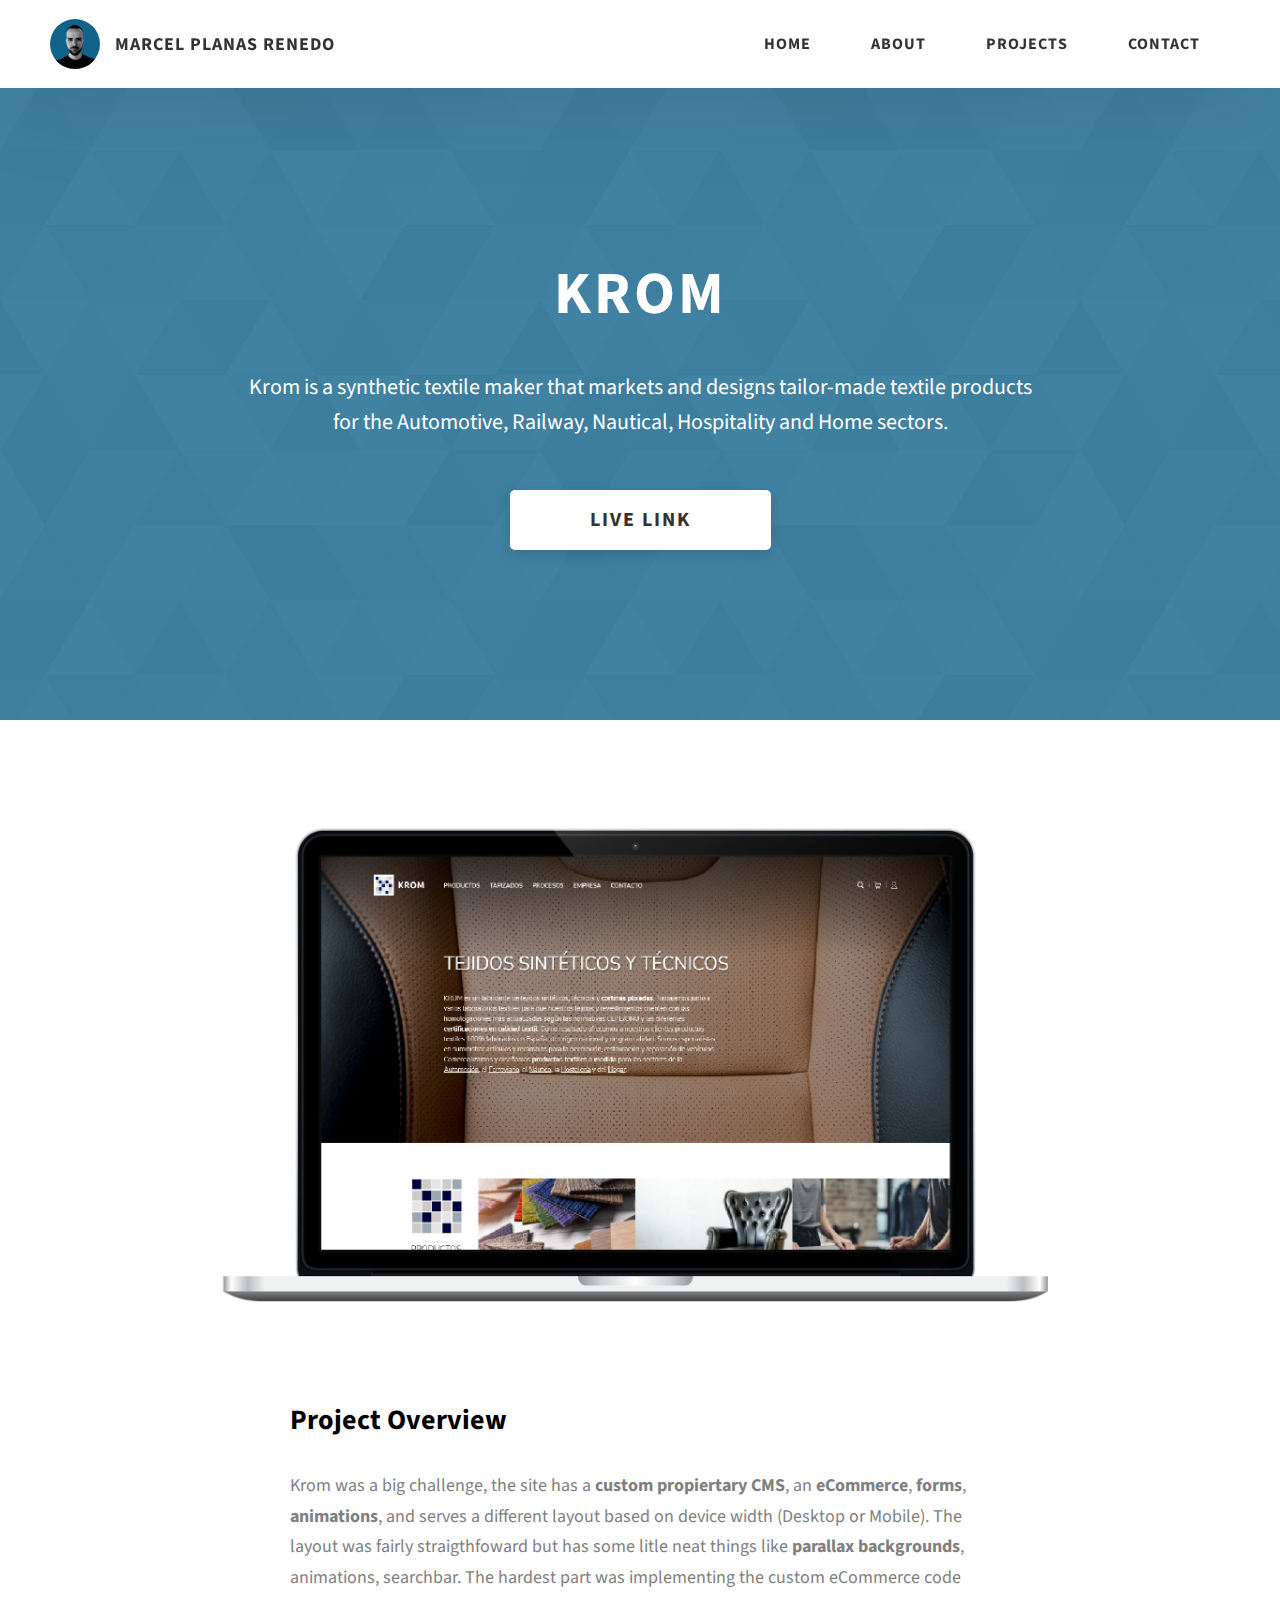
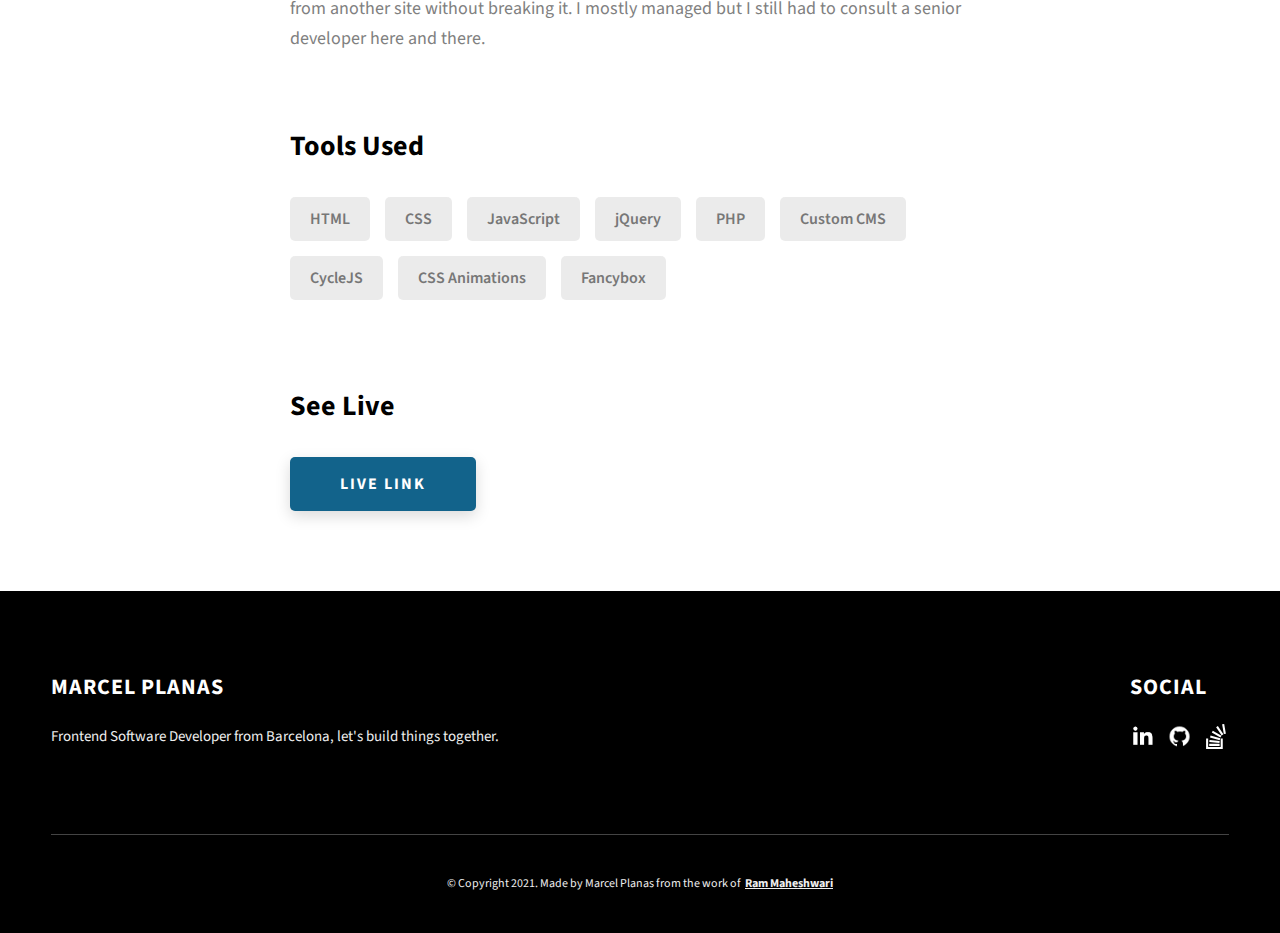
==== project-1.html @ 63c8b07e "first commit" ====
<!DOCTYPE html>
<html lang="en">
  <head>
    <meta charset="UTF-8" />
    <meta name="viewport" content="width=device-width, initial-scale=1.0" />
    <meta http-equiv="X-UA-Compatible" content="ie=edge" />
    <title>Marcel Planas Project 1</title>
    <meta name="description" content="Case study page of Project" />

    <link rel="stylesheet" href="css/style.css" />

    <link rel="preconnect" href="https://fonts.googleapis.com" />
    <link rel="preconnect" href="https://fonts.gstatic.com" crossorigin />
    <link
      href="https://fonts.googleapis.com/css2?family=Source+Sans+Pro:wght@400;600;700;900&display=swap"
      rel="stylesheet"
    />
  </head>
  <body>
    <header class="header">
      <div class="header__content">
        <div class="header__logo-container">
          <div class="header__logo-img-cont">
            <img
              src="./assets/png/profile_img.png"
              alt="Marcel Planas Logo Image"
              class="header__logo-img"
            />
          </div>
          <span class="header__logo-sub">Marcel Planas Renedo</span>
        </div>
        <div class="header__main">
          <ul class="header__links">
            <li class="header__link-wrapper">
              <a href="./index.html" class="header__link"> Home </a>
            </li>
            <li class="header__link-wrapper">
              <a href="./index.html#about" class="header__link">About </a>
            </li>
            <li class="header__link-wrapper">
              <a href="./index.html#projects" class="header__link">
                Projects
              </a>
            </li>
            <li class="header__link-wrapper">
              <a href="./index.html#contact" class="header__link"> Contact </a>
            </li>
          </ul>
          <div class="header__main-ham-menu-cont">
            <img
              src="./assets/svg/ham-menu.svg"
              alt="hamburger menu"
              class="header__main-ham-menu"
            />
            <img
              src="./assets/svg/ham-menu-close.svg"
              alt="hamburger menu close"
              class="header__main-ham-menu-close d-none"
            />
          </div>
        </div>
      </div>
      <div class="header__sm-menu">
        <div class="header__sm-menu-content">
          <ul class="header__sm-menu-links">
            <li class="header__sm-menu-link">
              <a href="./index.html"> Home </a>
            </li>

            <li class="header__sm-menu-link">
              <a href="./index.html#about"> About </a>
            </li>

            <li class="header__sm-menu-link">
              <a href="./index.html#projects"> Projects </a>
            </li>

            <li class="header__sm-menu-link">
              <a href="./index.html#contact"> Contact </a>
            </li>
          </ul>
        </div>
      </div>
    </header>
    <section class="project-cs-hero">
      <div class="project-cs-hero__content">
        <h1 class="heading-primary">Krom</h1>
        <div class="project-cs-hero__info">
          <p class="text-primary">
            Krom is a synthetic textile maker that markets and designs tailor-made textile products for the Automotive, Railway, Nautical, Hospitality and Home sectors.
          </p>
        </div>
        <div class="project-cs-hero__cta">
          <a href="https://www.krom.es/" class="btn btn--bg" target="_blank">Live Link</a>
        </div>
      </div>
    </section>
    <section class="project-details">
      <div class="main-container">
        <div class="project-details__content">
          <div class="project-details__showcase-img-cont">
            <img
              src="./assets/jpeg/krom.jpg"
              alt="Project Image"
              class="project-details__showcase-img"
            />
          </div>
          <div class="project-details__content-main">
            <div class="project-details__desc">
              <h3 class="project-details__content-title">Project Overview</h3>
              <p class="project-details__desc-para">
                Krom was a big challenge, the site has a <b>custom propiertary CMS</b>, an <b>eCommerce</b>, <b>forms</b>, <b>animations</b>, and serves a different layout based on device width (Desktop or Mobile). 
                The layout was fairly straigthfoward but has some litle neat things like <b>parallax backgrounds</b>, animations, searchbar. 
                The hardest part was implementing the custom eCommerce code from another site without breaking it. I mostly managed but I still had to consult 
                a senior developer here and there.
              </p>
            </div>
            <div class="project-details__tools-used">
              <h3 class="project-details__content-title">Tools Used</h3>
              <div class="skills">
                <div class="skills__skill">HTML</div>
                <div class="skills__skill">CSS</div>
                <div class="skills__skill">JavaScript</div> 
                <div class="skills__skill">jQuery</div>
                <div class="skills__skill">PHP</div>
                <div class="skills__skill">Custom CMS</div>
                <div class="skills__skill">CycleJS</div>
                <div class="skills__skill">CSS Animations</div>
                <div class="skills__skill">Fancybox</div>
              </div>
            </div>
            <div class="project-details__links">
              <h3 class="project-details__content-title">See Live</h3>
              <a
                href="https://www.krom.es/"
                class="btn btn--med btn--theme project-details__links-btn"
                target="_blank"
                >Live Link</a
              >
              <a
                href="#"
                class="btn btn--med btn--theme-inv project-details__links-btn"
                target="_blank"
                style='display: none'
                >Code Link</a
              >
            </div>
          </div>
        </div>
      </div>
    </section>
    <footer class="main-footer">
      <div class="main-container">
        <div class="main-footer__upper">
          <div class="main-footer__row main-footer__row-1">
            <h2 class="heading heading-sm main-footer__heading-sm">
              <span>Social</span>
            </h2>
            <div class="main-footer__social-cont">
              <a target="_blank" rel="noreferrer" href="https://www.linkedin.com/in/marcelpr/">
                <img
                  class="main-footer__icon"
                  src="./assets/png/linkedin-ico.png"
                  alt="icon"
                />
              </a>
              <a target="_blank" rel="noreferrer" href="https://github.com/Marshall-Power">
                <img
                  class="main-footer__icon"
                  src="./assets/png/github-ico.png"
                  alt="icon"
                />
              </a>
              <a target="_blank" rel="noreferrer" href="https://stackoverflow.com/users/12037153/marshall">
                <img
                  class="main-footer__icon main-footer__icon--mr-none"
                  src="./assets/svg/overflow-ico.svg"
                  alt="icon"
                />
              </a>
            </div>
          </div>
          <div class="main-footer__row main-footer__row-2">
            <h4 class="heading heading-sm text-lt">Marcel Planas</h4>
            <p class="main-footer__short-desc">
              Frontend Software Developer from Barcelona, let's build things together.
            </p>
          </div>
        </div>

        <div class="main-footer__lower" >
          &copy; Copyright 2021. Made by Marcel Planas from the work of
          <a rel="noreferrer" target="_blank" href="https://github.com/rammcodes/Dopefolio" 
            >Ram Maheshwari</a
          >
        </div>
      </div>
    </footer>
    <script src="./index.js"></script>
  </body>
</html>
---- css/style.css ----
/*
0 - 600px:      Phone
600 - 900px:    Tablet portrait
900 - 1200px:   Tablet landscape
[1200 - 1800] is where our normal styles apply
1800px + :      Big desktop
$breakpoint arguement choices:
- phone
- tab-port
- tab-land
- big-desktop

Inside media queries 1em is always 16px i.e 1em = 16px at every screen size only inside media queries
*/
*,
*::after,
*::before {
  margin: 0;
  padding: 0;
  box-sizing: inherit;
  font-family: inherit; }

html {
  font-size: 62.5%;
  scroll-behavior: smooth; }
  @media only screen and (max-width: 75em) {
    html {
      font-size: 59%; } }
  @media only screen and (max-width: 56.25em) {
    html {
      font-size: 56%; } }
  @media only screen and (min-width: 112.5em) {
    html {
      font-size: 65%; } }

body {
  box-sizing: border-box;
  position: relative;
  line-height: 1.5;
  font-family: sans-serif;
  overflow-x: hidden;
  overflow-y: scroll;
  font-family: 'Source Sans Pro', sans-serif; }

a {
  text-decoration: none;
  color: inherit; }

li {
  list-style: none; }

input:focus,
button:focus,
a:focus,
textarea:focus {
  outline: none; }

button {
  border: none;
  cursor: pointer; }

textarea {
  resize: none; }

.heading-primary {
  font-size: 6rem;
  text-transform: uppercase;
  letter-spacing: 3px;
  text-align: center; }
  @media only screen and (max-width: 37.5em) {
    .heading-primary {
      font-size: 4.5rem; } }

.heading-sec__mb-bg {
  margin-bottom: 11rem; }
  @media only screen and (max-width: 56.25em) {
    .heading-sec__mb-bg {
      margin-bottom: 8rem; } }

.heading-sec__mb-med {
  margin-bottom: 9rem; }
  @media only screen and (max-width: 56.25em) {
    .heading-sec__mb-med {
      margin-bottom: 8rem; } }

.heading-sec__main {
  display: block;
  font-size: 4rem;
  text-transform: uppercase;
  letter-spacing: 1px;
  letter-spacing: 3px;
  text-align: center;
  margin-bottom: 3.5rem;
  position: relative; }
  .heading-sec__main--lt {
    color: #fff; }
    .heading-sec__main--lt::after {
      content: '';
      background: #fff !important; }
  .heading-sec__main::after {
    content: '';
    position: absolute;
    top: calc(100% + 1.5rem);
    height: 5px;
    width: 3rem;
    background: #12638b;
    left: 50%;
    transform: translateX(-50%);
    border-radius: 5px; }
    @media only screen and (max-width: 37.5em) {
      .heading-sec__main::after {
        top: calc(100% + 1.2rem); } }

.heading-sec__sub {
  display: block;
  text-align: center;
  color: #777;
  font-size: 2rem;
  font-weight: 500;
  max-width: 80rem;
  margin: auto;
  line-height: 1.6; }
  @media only screen and (max-width: 37.5em) {
    .heading-sec__sub {
      font-size: 1.8rem; } }
  .heading-sec__sub--lt {
    color: #eee; }

.heading-sm {
  font-size: 2.2rem;
  text-transform: uppercase;
  letter-spacing: 1px; }

.main-container {
  max-width: 120rem;
  margin: auto;
  width: 92%; }

.btn {
  background: #fff;
  color: #333;
  text-transform: uppercase;
  letter-spacing: 2px;
  display: inline-block;
  font-weight: 700;
  border-radius: 5px;
  box-shadow: 0 5px 15px 0 rgba(0, 0, 0, 0.15);
  transition: transform .3s; }
  .btn:hover {
    transform: translateY(-3px); }
  .btn--bg {
    padding: 1.5rem 8rem;
    font-size: 2rem; }
  .btn--med {
    padding: 1.5rem 5rem;
    font-size: 1.6rem; }
  .btn--theme {
    background: #12638b;
    color: #fff; }
  .btn--theme-inv {
    color: #12638b;
    background: #fff;
    border: 2px solid #12638b;
    box-shadow: none;
    padding: calc(1.5rem - 2px) calc(5rem - 2px); }

.sec-pad {
  padding: 12rem 0; }
  @media only screen and (max-width: 56.25em) {
    .sec-pad {
      padding: 8rem 0; } }

.text-primary {
  color: #fff;
  font-size: 2.2rem;
  text-align: center;
  width: 100%;
  line-height: 1.6; }
  @media only screen and (max-width: 37.5em) {
    .text-primary {
      font-size: 2rem; } }

.d-none {
  display: none; }

.home-hero {
  color: #fff;
  background: linear-gradient(to right, rgba(18, 99, 139, 0.8), rgba(18, 99, 139, 0.8)), url(../assets/svg/common-bg.svg);
  background-position: center;
  height: 100vh;
  min-height: 80rem;
  max-height: 120rem;
  position: relative; }
  @media only screen and (max-width: 37.5em) {
    .home-hero {
      height: unset;
      min-height: unset; } }
  .home-hero__socials {
    position: absolute;
    top: 50%;
    border: 2px solid #eee;
    border-left: 2px solid #eee;
    transform: translateY(-50%); }
    @media only screen and (max-width: 56.25em) {
      .home-hero__socials {
        display: none; } }
  .home-hero__mouse-scroll-cont {
    position: absolute;
    bottom: 3%;
    left: 50%;
    transform: translateX(-50%); }
    @media only screen and (max-width: 37.5em) {
      .home-hero__mouse-scroll-cont {
        display: none; } }
  .home-hero__social {
    width: 5rem; }
  .home-hero__social-icon-link {
    width: 100%;
    display: block;
    padding: 1.2rem;
    border-bottom: 2px solid #eee;
    transition: background .3s;
    margin-bottom: -2px; }
    .home-hero__social-icon-link:hover {
      background: rgba(255, 255, 255, 0.1); }
    .home-hero__social-icon-link--bd-none {
      border-bottom: 0; }
  .home-hero__social-icon {
    width: 100%; }
  .home-hero__content {
    position: absolute;
    top: 50%;
    left: 50%;
    transform: translate(-50%, -50%);
    max-width: 90rem;
    width: 92%; }
    @media only screen and (max-width: 37.5em) {
      .home-hero__content {
        padding: 19rem 0 13rem 0;
        margin: auto;
        position: static;
        transform: translate(0, 0); } }
  .home-hero__info {
    margin: 3rem auto 0 auto;
    max-width: 80rem; }
  .home-hero__cta {
    margin-top: 5rem;
    text-align: center; }

.about {
  background: #fafafa; }
  .about__content {
    display: grid;
    grid-template-columns: 1fr 1fr;
    grid-gap: 10rem; }
    @media only screen and (max-width: 56.25em) {
      .about__content {
        grid-template-columns: 1fr;
        grid-gap: 8rem; } }
    .about__content-title {
      font-weight: 700;
      font-size: 2.8rem;
      margin-bottom: 3rem; }
      @media only screen and (max-width: 37.5em) {
        .about__content-title {
          font-size: 2.4rem; } }
    .about__content-details-para {
      font-size: 1.8rem;
      color: grey;
      max-width: 60rem;
      line-height: 1.7;
      margin-bottom: 1rem; }
      .about__content-details-para--hl {
        font-weight: 700;
        margin: 0 3px; }
      .about__content-details-para:last-child {
        margin-bottom: 4rem; }

.projects__row {
  display: grid;
  grid-template-columns: 1.5fr 1fr;
  grid-gap: 5rem;
  margin-bottom: 11rem; }
  @media only screen and (max-width: 56.25em) {
    .projects__row {
      grid-template-columns: 1fr;
      grid-gap: 2rem;
      margin-bottom: 8rem; } }
  @media only screen and (max-width: 56.25em) {
    .projects__row {
      text-align: center; } }
  .projects__row:last-child {
    margin-bottom: 0; }
  .projects__row-img-cont {
    overflow: hidden; }
  .projects__row-img {
    width: 100%;
    display: block;
    object-fit: cover; }
  .projects__row-content {
    padding: 2rem 0;
    display: flex;
    justify-content: center;
    flex-direction: column;
    align-items: flex-start; }
    @media only screen and (max-width: 56.25em) {
      .projects__row-content {
        align-items: center; } }
    .projects__row-content-title {
      font-weight: 700;
      font-size: 2.8rem;
      margin-bottom: 2rem; }
      @media only screen and (max-width: 37.5em) {
        .projects__row-content-title {
          font-size: 2.4rem; } }
    .projects__row-content-desc {
      font-size: 1.8rem;
      color: grey;
      max-width: 60rem;
      line-height: 1.7;
      margin-bottom: 3rem; }
      @media only screen and (max-width: 37.5em) {
        .projects__row-content-desc {
          font-size: 1.7rem; } }

.contact {
  background: linear-gradient(to right, rgba(18, 99, 139, 0.8), rgba(18, 99, 139, 0.8)), url(../assets/svg/common-bg.svg);
  background-size: cover;
  background-position: center; }
  .contact__form-container {
    box-shadow: 0 0 10px rgba(0, 0, 0, 0.1);
    background: white;
    padding: 4rem;
    margin-top: 6rem;
    max-width: 80rem;
    text-align: right;
    width: 95%;
    border-radius: 5px;
    margin: 5rem auto 0 auto; }
    @media only screen and (max-width: 37.5em) {
      .contact__form-container {
        padding: 3rem; } }
  .contact__form-field {
    margin-bottom: 4rem; }
    @media only screen and (max-width: 37.5em) {
      .contact__form-field {
        margin-bottom: 3rem; } }
  .contact__form-label {
    color: #666;
    font-size: 1.4rem;
    letter-spacing: 1px;
    font-weight: 700;
    margin-bottom: 1rem;
    display: block;
    text-align: left; }
  .contact__form-input {
    color: #333;
    padding: 2rem;
    width: 100%;
    border: 1px solid #ebebeb;
    font-size: 1.6rem;
    letter-spacing: 0px;
    background: #f0f0f0;
    border-radius: 5px;
    font-weight: 600;
    /* Code for Modern Browsers */
    /* Code for WebKit, Blink, Edge */
    /* Code for Internet Explorer 10-11 */
    /* Code for Microsoft Edge */
    /* Code for Mozilla Firefox 4 to 18 */
    /* Code for Mozilla Firefox 19+ */ }
    .contact__form-input::placeholder {
      color: #999;
      font-weight: 600;
      font-size: 1.6rem; }
    .contact__form-input::-webkit-input-placeholder {
      color: #999;
      font-weight: 600;
      font-size: 1.6rem; }
    .contact__form-input:-ms-input-placeholder {
      color: #999;
      font-weight: 600;
      font-size: 1.6rem; }
    .contact__form-input::-ms-input-placeholder {
      color: #999;
      font-weight: 600;
      font-size: 1.6rem; }
    .contact__form-input:-moz-placeholder {
      opacity: 1;
      color: #999;
      font-weight: 600;
      font-size: 1.6rem; }
    .contact__form-input::-moz-placeholder {
      opacity: 1;
      color: #999;
      font-weight: 600;
      font-size: 1.6rem; }
  .contact__btn {
    width: 30%;
    padding: 2rem 4rem;
    font-size: 1.6rem; }
    @media only screen and (max-width: 37.5em) {
      .contact__btn {
        width: 100%; } }

.project-cs-hero {
  color: #fff;
  background: linear-gradient(to right, rgba(18, 99, 139, 0.8), rgba(18, 99, 139, 0.8)), url(../assets/svg/common-bg.svg);
  background-size: cover;
  background-position: center;
  position: relative; }
  @media only screen and (max-width: 37.5em) {
    .project-cs-hero {
      height: unset;
      min-height: unset; } }
  .project-cs-hero__content {
    padding: 25rem 0 17rem 0;
    max-width: 90rem;
    width: 92%;
    margin: auto; }
    @media only screen and (max-width: 37.5em) {
      .project-cs-hero__content {
        padding: 19rem 0 13rem 0;
        margin: auto;
        position: static;
        transform: translate(0, 0); } }
  .project-cs-hero__info {
    margin: 3rem auto 0 auto;
    max-width: 80rem; }
  .project-cs-hero__cta {
    margin-top: 5rem;
    text-align: center; }

.project-details__content {
  padding: 8rem 0;
  max-width: 90rem;
  margin: auto; }
  .project-details__content-title {
    font-weight: 700;
    font-size: 2.8rem;
    margin-bottom: 3rem; }
    @media only screen and (max-width: 37.5em) {
      .project-details__content-title {
        font-size: 2.4rem; } }

.project-details__showcase-img-cont {
  width: 100%;
  margin-bottom: 6rem; }

.project-details__showcase-img {
  width: 100%; }

.project-details__content-main {
  width: 100%;
  max-width: 70rem;
  margin: auto; }

.project-details__desc {
  margin: 0 0 7rem 0; }
  .project-details__desc-para {
    font-size: 1.8rem;
    line-height: 1.7;
    color: grey;
    margin-bottom: 2rem; }

.project-details__tools-used {
  margin: 0 0 7rem 0; }
  .project-details__tools-used-list {
    display: flex;
    flex-wrap: wrap; }
  .project-details__tools-used-item {
    padding: 1rem 2rem;
    margin-bottom: 1.5rem;
    margin-right: 1.5rem;
    font-size: 1.6rem;
    background: rgba(153, 153, 153, 0.2);
    border-radius: 5px;
    font-weight: 600;
    color: #777; }

.project-details__links {
  margin: 0 0; }
  .project-details__links-btn {
    margin-right: 2rem; }
    @media only screen and (max-width: 37.5em) {
      .project-details__links-btn {
        margin-right: 0;
        width: 70%;
        margin-bottom: 2rem;
        text-align: center; } }
    .project-details__links-btn:last-child {
      margin: 0; }
      @media only screen and (max-width: 37.5em) {
        .project-details__links-btn:last-child {
          margin: 0; } }

.header {
  position: fixed;
  width: 100%;
  z-index: 1000;
  background: #000;
  background: #fff;
  box-shadow: 0 10px 100px rgba(0, 0, 0, 0.1); }
  .header__content {
    display: flex;
    align-items: center;
    justify-content: space-between;
    padding: 1rem 5rem; }
    @media only screen and (max-width: 56.25em) {
      .header__content {
        padding: 0 2rem; } }
  .header__logo-container {
    display: flex;
    align-items: center;
    cursor: pointer;
    color: #333;
    transition: color .3s; }
    .header__logo-container:hover {
      color: #12638b; }
  .header__logo-img-cont {
    width: 5rem;
    height: 5rem;
    border-radius: 50px;
    overflow: hidden;
    margin-right: 1.5rem;
    background: #12638b; }
    @media only screen and (max-width: 56.25em) {
      .header__logo-img-cont {
        width: 4.5rem;
        height: 4.5rem;
        margin-right: 1.2rem; } }
  .header__logo-img {
    width: 100%;
    height: 100%;
    object-fit: cover;
    object-position: center;
    display: block; }
  .header__logo-sub {
    font-size: 1.8rem;
    text-transform: uppercase;
    font-weight: 700;
    letter-spacing: 1px; }
  .header__links {
    display: flex; }
    @media only screen and (max-width: 37.5em) {
      .header__links {
        display: none; } }
  .header__link {
    padding: 2.2rem 3rem;
    display: inline-block;
    font-size: 1.6rem;
    color: #333;
    text-transform: uppercase;
    letter-spacing: 1px;
    font-weight: 700;
    transition: color .3s; }
    .header__link:hover {
      color: #12638b; }
    @media only screen and (max-width: 56.25em) {
      .header__link {
        padding: 3rem 1.8rem;
        font-size: 1.5rem; } }
  .header__main-ham-menu-cont {
    display: none;
    width: 3rem;
    padding: 2.2rem 0; }
    @media only screen and (max-width: 37.5em) {
      .header__main-ham-menu-cont {
        display: block; } }
  .header__main-ham-menu {
    width: 100%; }
  .header__main-ham-menu-close {
    width: 100%; }
  .header__sm-menu {
    background: #fff;
    position: absolute;
    width: 100%;
    top: 100%;
    visibility: hidden;
    opacity: 0;
    transition: all .3s;
    box-shadow: 0px 5px 5px 0px rgba(0, 0, 0, 0.1);
    -webkit-box-shadow: 0px 5px 5px 0px rgba(0, 0, 0, 0.1);
    -moz-box-shadow: 0px 5px 5px 0px rgba(0, 0, 0, 0.1); }
    .header__sm-menu--active {
      visibility: hidden;
      opacity: 0; }
      @media only screen and (max-width: 37.5em) {
        .header__sm-menu--active {
          visibility: visible;
          opacity: 1; } }
  .header__sm-menu-link a {
    display: block;
    text-decoration: none;
    padding: 2.5rem 3rem;
    font-size: 1.6rem;
    color: #333;
    text-align: right;
    border-bottom: 1px solid #eee;
    font-weight: 700;
    text-transform: uppercase;
    letter-spacing: 2px;
    transition: color .3s; }
    .header__sm-menu-link a:hover {
      color: #12638b; }
  .header__sm-menu-link:first-child a {
    border-top: 1px solid #eee; }
  .header__sm-menu-link-last {
    border-bottom: 0; }

.main-footer {
  background: #000;
  color: #fff; }
  .main-footer__upper {
    display: flex;
    justify-content: space-between;
    padding: 8rem 0; }
    @media only screen and (max-width: 56.25em) {
      .main-footer__upper {
        padding: 6rem 0; } }
    @media only screen and (max-width: 37.5em) {
      .main-footer__upper {
        display: block; } }
  .main-footer__row-1 {
    order: 2; }
    @media only screen and (max-width: 56.25em) {
      .main-footer__row-1 {
        margin-bottom: 5rem; } }
  .main-footer__row-2 {
    width: 40%;
    order: 1;
    max-width: 50rem; }
    @media only screen and (max-width: 56.25em) {
      .main-footer__row-2 {
        width: 100%; } }
  .main-footer__short-desc {
    margin-top: 2rem;
    color: #eee;
    font-size: 1.5rem;
    line-height: 1.7; }
  .main-footer__social-cont {
    margin-top: 2rem; }
  .main-footer__icon {
    margin-right: 1rem;
    width: 2.5rem; }
    .main-footer__icon--mr-none {
      margin-right: 0; }
  .main-footer__lower {
    padding: 4rem 0;
    border-top: 1px solid #444;
    color: #eee;
    font-size: 1.2rem;
    text-align: left;
    text-align: center; }
    .main-footer__lower a {
      text-decoration: underline;
      font-weight: bold;
      margin-left: 2px; }
    @media only screen and (max-width: 56.25em) {
      .main-footer__lower {
        padding: 3.5rem 0; } }

.skills {
  display: flex;
  flex-wrap: wrap; }
  .skills__skill {
    padding: 1rem 2rem;
    margin-bottom: 1.5rem;
    margin-right: 1.5rem;
    font-size: 1.6rem;
    background: rgba(153, 153, 153, 0.2);
    border-radius: 5px;
    font-weight: 600;
    color: #777; }

.mouse {
  width: 25px;
  height: 40px;
  border: 2px solid #eee;
  border-radius: 60px;
  position: relative;
  overflow: hidden; }
  .mouse::before {
    content: '';
    width: 5px;
    height: 5px;
    position: absolute;
    top: 7px;
    left: 50%;
    transform: translateX(-50%);
    background-color: #eee;
    border-radius: 50%;
    opacity: 1;
    animation: wheel 1.3s infinite;
    -webkit-animation: wheel 1.3s infinite; }

@keyframes wheel {
  to {
    opacity: 0;
    top: 27px; } }

@-webkit-keyframes wheel {
  to {
    opacity: 0;
    top: 27px; } }
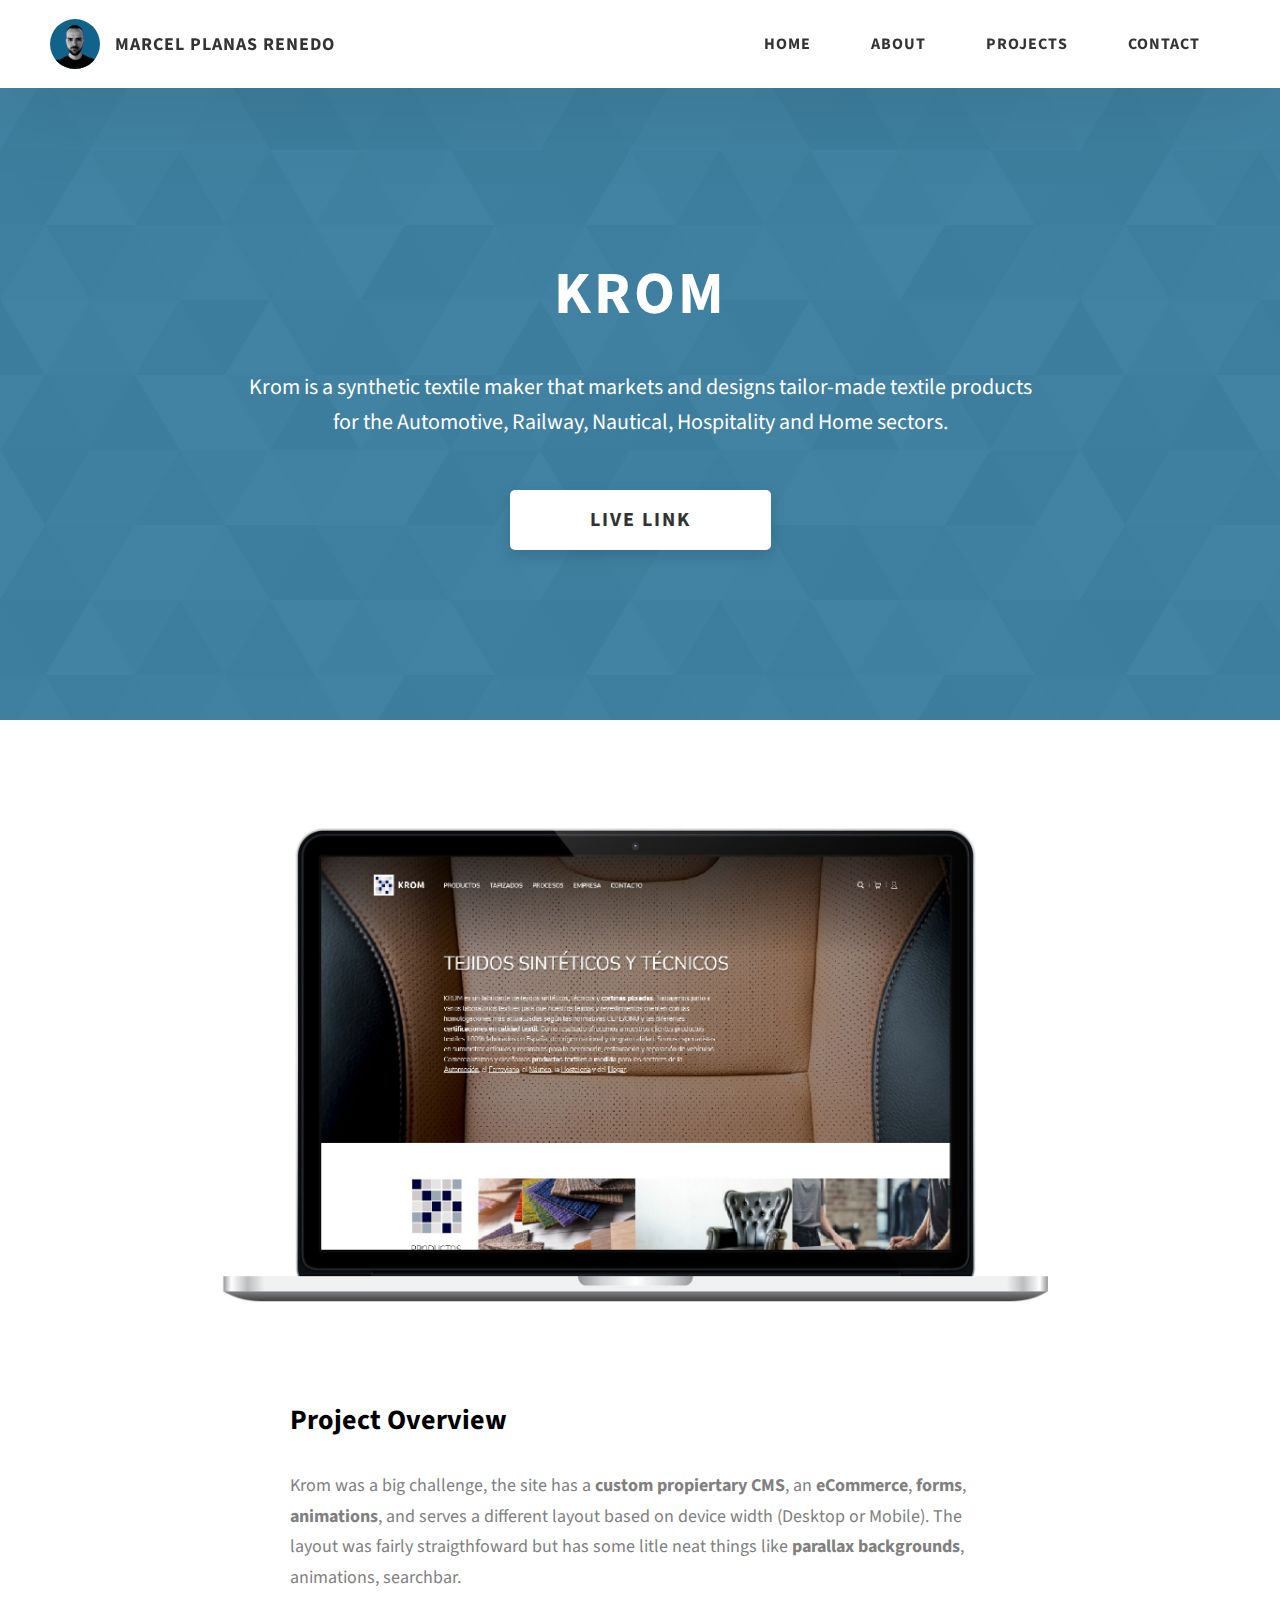
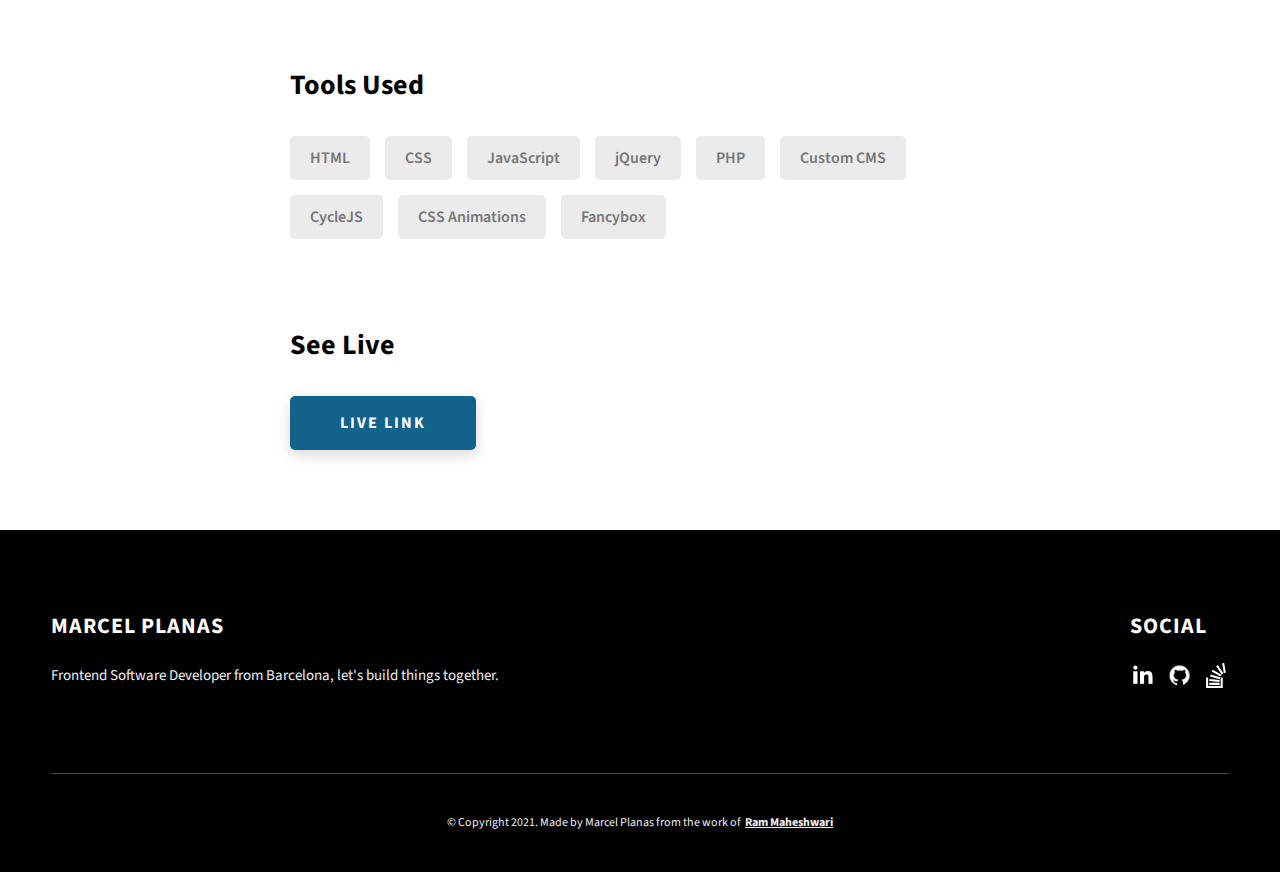
==== commit 270fb0ea: "Removed couple of unintended lines" ====
--- a/project-1.html
+++ b/project-1.html
@@ -111,8 +111,6 @@
               <p class="project-details__desc-para">
                 Krom was a big challenge, the site has a <b>custom propiertary CMS</b>, an <b>eCommerce</b>, <b>forms</b>, <b>animations</b>, and serves a different layout based on device width (Desktop or Mobile). 
                 The layout was fairly straigthfoward but has some litle neat things like <b>parallax backgrounds</b>, animations, searchbar. 
-                The hardest part was implementing the custom eCommerce code from another site without breaking it. I mostly managed but I still had to consult 
-                a senior developer here and there.
               </p>
             </div>
             <div class="project-details__tools-used">
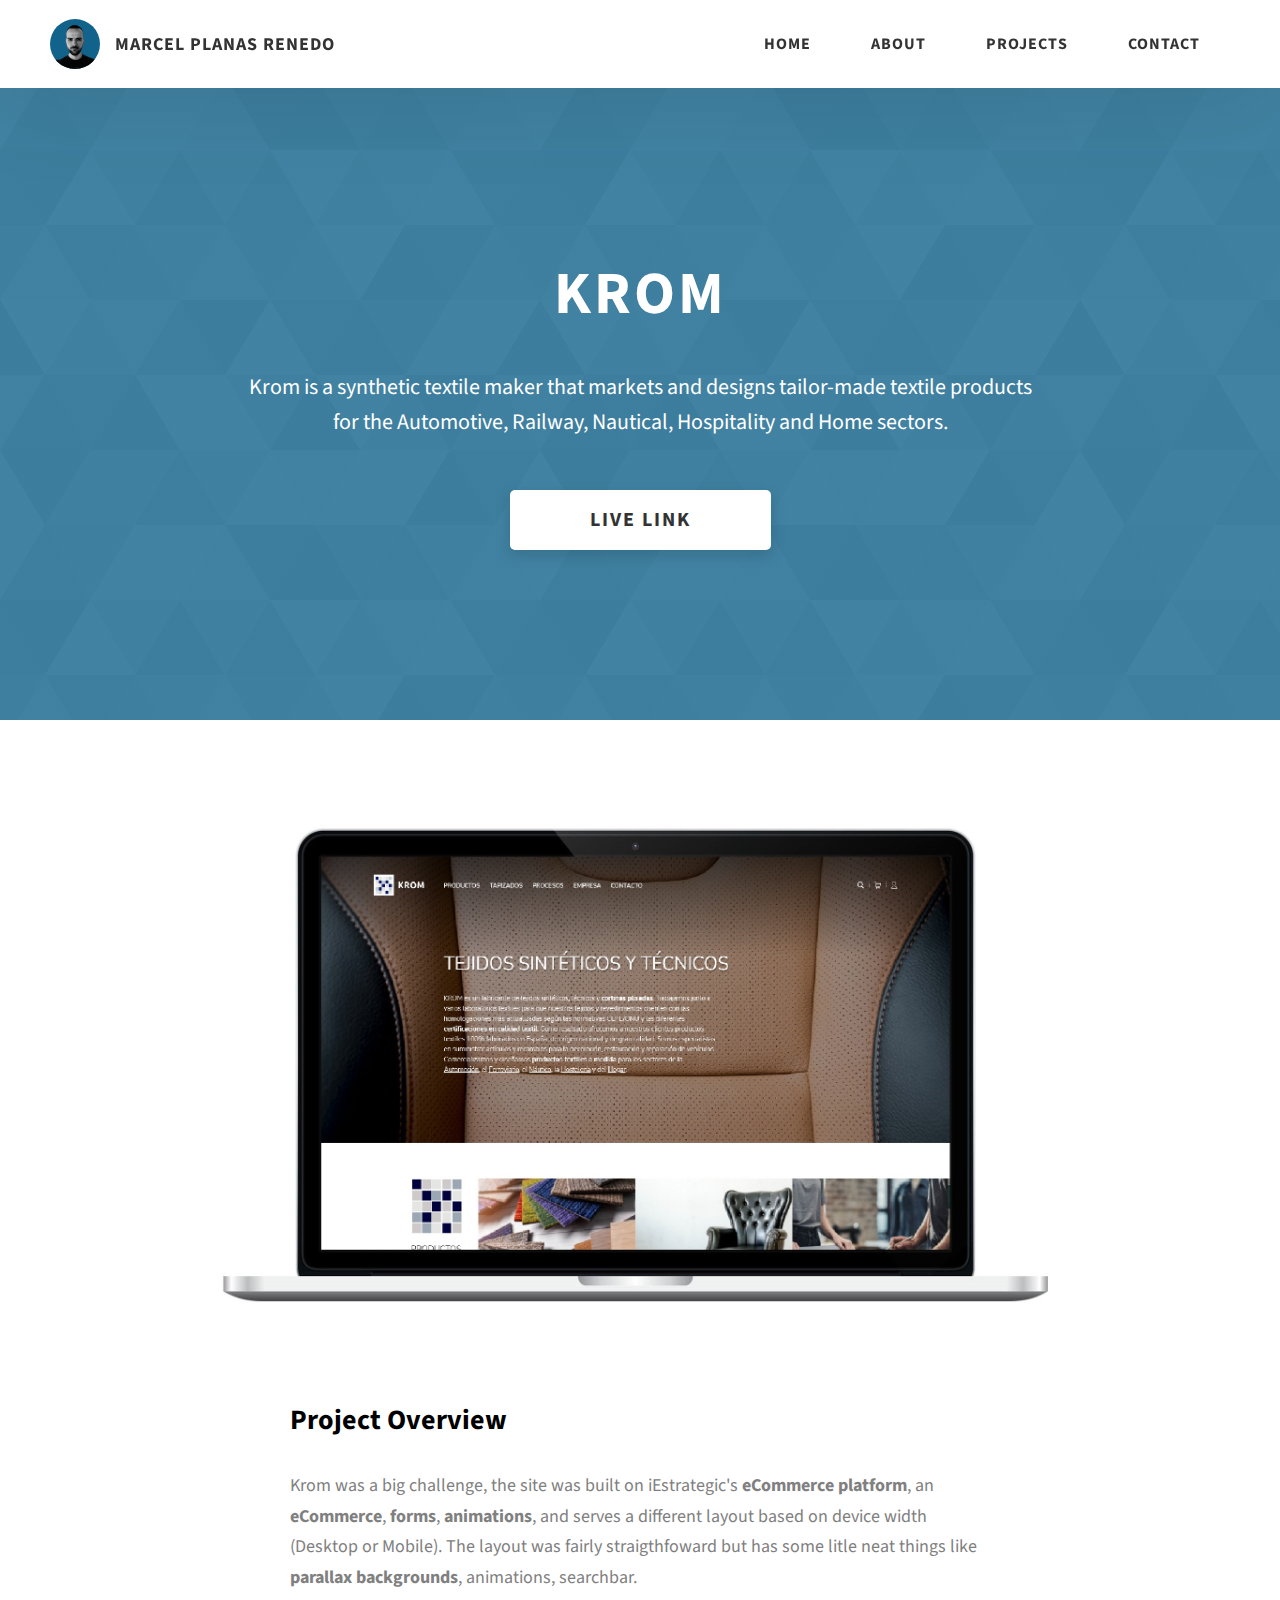
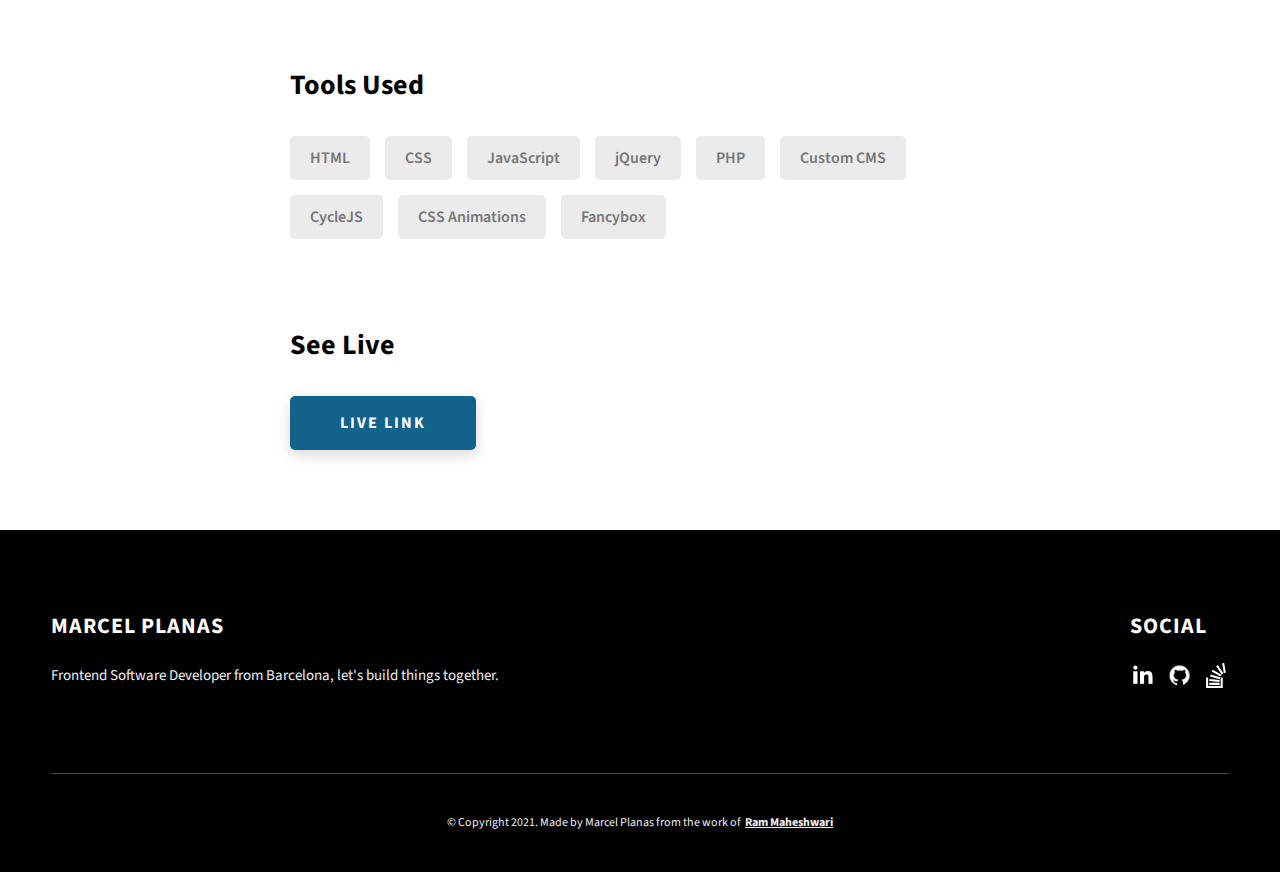
==== commit a46b22e9: "Changed small like on first project" ====
--- a/project-1.html
+++ b/project-1.html
@@ -109,7 +109,7 @@
             <div class="project-details__desc">
               <h3 class="project-details__content-title">Project Overview</h3>
               <p class="project-details__desc-para">
-                Krom was a big challenge, the site has a <b>custom propiertary CMS</b>, an <b>eCommerce</b>, <b>forms</b>, <b>animations</b>, and serves a different layout based on device width (Desktop or Mobile). 
+                Krom was a big challenge, the site was built on iEstrategic's <b>eCommerce platform</b>, an <b>eCommerce</b>, <b>forms</b>, <b>animations</b>, and serves a different layout based on device width (Desktop or Mobile). 
                 The layout was fairly straigthfoward but has some litle neat things like <b>parallax backgrounds</b>, animations, searchbar. 
               </p>
             </div>
